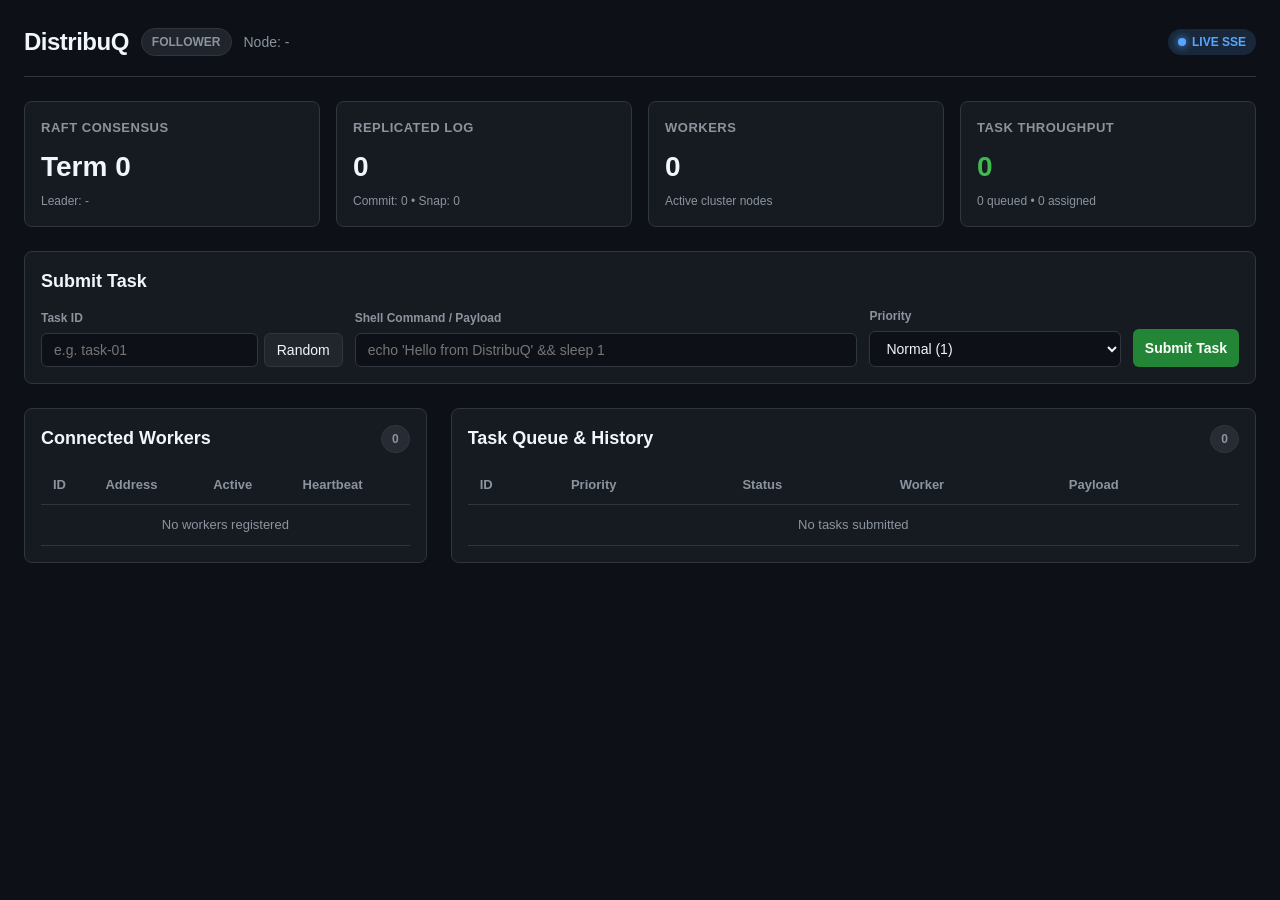
==== internal/dashboard/static/index.html @ 524c57a0 "feat(dashboard): add embedded dark-mode cluster monitor web UI" ====
<!DOCTYPE html>
<html lang="en">
<head>
  <meta charset="UTF-8">
  <meta name="viewport" content="width=device-width, initial-scale=1.0">
  <title>DistribuQ Cluster Monitor</title>
  <style>
    :root {
      --bg: #0d1117;
      --card-bg: #161b22;
      --border: #30363d;
      --text: #c9d1d9;
      --text-muted: #8b949e;
      --text-bright: #f0f6fc;
      --accent: #58a6ff;
      --green: #238636;
      --green-light: #3fb950;
      --orange: #d29922;
      --red: #f85149;
      --purple: #a371f7;
    }

    * { box-sizing: border-box; margin: 0; padding: 0; }
    body {
      font-family: -apple-system, BlinkMacSystemFont, "Segoe UI", Roboto, Helvetica, Arial, sans-serif;
      background: var(--bg);
      color: var(--text);
      padding: 24px;
      line-height: 1.5;
    }

    header {
      display: flex;
      justify-content: space-between;
      align-items: center;
      margin-bottom: 24px;
      padding-bottom: 16px;
      border-bottom: 1px solid var(--border);
    }

    .brand {
      display: flex;
      align-items: center;
      gap: 12px;
    }

    .brand h1 {
      font-size: 24px;
      font-weight: 700;
      color: var(--text-bright);
      letter-spacing: -0.5px;
    }

    .badge {
      display: inline-flex;
      align-items: center;
      gap: 6px;
      padding: 4px 10px;
      border-radius: 20px;
      font-size: 12px;
      font-weight: 600;
      text-transform: uppercase;
    }

    .badge-leader { background: rgba(63, 185, 80, 0.15); color: var(--green-light); border: 1px solid var(--green); }
    .badge-follower { background: rgba(139, 148, 158, 0.15); color: var(--text-muted); border: 1px solid var(--border); }
    .badge-live { background: rgba(88, 166, 255, 0.15); color: var(--accent); }

    .pulse {
      width: 8px;
      height: 8px;
      border-radius: 50%;
      background: currentColor;
      box-shadow: 0 0 8px currentColor;
    }

    .grid-metrics {
      display: grid;
      grid-template-columns: repeat(auto-fit, minmax(220px, 1fr));
      gap: 16px;
      margin-bottom: 24px;
    }

    .card {
      background: var(--card-bg);
      border: 1px solid var(--border);
      border-radius: 8px;
      padding: 16px;
    }

    .card h3 {
      font-size: 13px;
      text-transform: uppercase;
      color: var(--text-muted);
      letter-spacing: 0.5px;
      margin-bottom: 8px;
    }

    .metric-val {
      font-size: 28px;
      font-weight: 700;
      color: var(--text-bright);
    }

    .metric-sub {
      font-size: 12px;
      color: var(--text-muted);
      margin-top: 4px;
    }

    .section-title {
      font-size: 18px;
      font-weight: 600;
      color: var(--text-bright);
      margin-bottom: 12px;
      display: flex;
      justify-content: space-between;
      align-items: center;
    }

    .submit-card {
      background: var(--card-bg);
      border: 1px solid var(--border);
      border-radius: 8px;
      padding: 16px;
      margin-bottom: 24px;
    }

    .form-row {
      display: flex;
      gap: 12px;
      flex-wrap: wrap;
      align-items: flex-end;
    }

    .form-group {
      display: flex;
      flex-direction: column;
      gap: 6px;
      flex: 1;
      min-width: 180px;
    }

    .form-group label {
      font-size: 12px;
      font-weight: 600;
      color: var(--text-muted);
    }

    input, select, button {
      background: var(--bg);
      border: 1px solid var(--border);
      border-radius: 6px;
      color: var(--text-bright);
      padding: 8px 12px;
      font-size: 14px;
      outline: none;
    }

    input:focus, select:focus {
      border-color: var(--accent);
      box-shadow: 0 0 0 2px rgba(88, 166, 255, 0.2);
    }

    button.btn-primary {
      background: var(--green);
      color: #fff;
      font-weight: 600;
      cursor: pointer;
      border: none;
      transition: background 0.15s ease;
      align-self: flex-end;
      height: 38px;
    }

    button.btn-primary:hover {
      background: var(--green-light);
    }

    button.btn-secondary {
      background: #21262d;
      cursor: pointer;
      border: 1px solid var(--border);
    }

    button.btn-secondary:hover {
      background: #30363d;
    }

    .layout-columns {
      display: grid;
      grid-template-columns: 1fr 2fr;
      gap: 24px;
    }

    @media (max-width: 900px) {
      .layout-columns { grid-template-columns: 1fr; }
    }

    table {
      width: 100%;
      border-collapse: collapse;
      font-size: 13px;
    }

    th {
      text-align: left;
      padding: 10px 12px;
      color: var(--text-muted);
      border-bottom: 1px solid var(--border);
      font-weight: 600;
    }

    td {
      padding: 10px 12px;
      border-bottom: 1px solid var(--border);
      color: var(--text);
    }

    tr:hover td {
      background: rgba(255, 255, 255, 0.02);
    }

    .pill {
      display: inline-block;
      padding: 2px 8px;
      border-radius: 12px;
      font-size: 11px;
      font-weight: 600;
      text-transform: capitalize;
    }

    .pill-queued { background: rgba(210, 153, 34, 0.15); color: var(--orange); }
    .pill-assigned, .pill-running { background: rgba(88, 166, 255, 0.15); color: var(--accent); }
    .pill-completed { background: rgba(63, 185, 80, 0.15); color: var(--green-light); }
    .pill-failed { background: rgba(248, 81, 73, 0.15); color: var(--red); }

    .prio-critical { color: var(--red); font-weight: 700; }
    .prio-high { color: var(--orange); font-weight: 600; }
    .prio-normal { color: var(--text); }
    .prio-low { color: var(--text-muted); }

    .toast {
      position: fixed;
      bottom: 24px;
      right: 24px;
      background: var(--card-bg);
      border: 1px solid var(--border);
      padding: 12px 16px;
      border-radius: 6px;
      font-size: 13px;
      display: none;
      box-shadow: 0 4px 12px rgba(0,0,0,0.4);
      z-index: 1000;
    }
  </style>
</head>
<body>

  <header>
    <div class="brand">
      <h1>DistribuQ</h1>
      <span id="role-badge" class="badge badge-follower">Follower</span>
      <span id="node-id" style="color: var(--text-muted); font-size: 14px;">Node: -</span>
    </div>
    <div style="display: flex; align-items: center; gap: 12px;">
      <span class="badge badge-live">
        <span class="pulse"></span> Live SSE
      </span>
    </div>
  </header>

  <div class="grid-metrics">
    <div class="card">
      <h3>Raft Consensus</h3>
      <div id="metric-term" class="metric-val">Term 0</div>
      <div id="metric-leader" class="metric-sub">Leader: -</div>
    </div>
    <div class="card">
      <h3>Replicated Log</h3>
      <div id="metric-log-index" class="metric-val">0</div>
      <div id="metric-commit-sub" class="metric-sub">Commit: 0 &bull; Snap: 0</div>
    </div>
    <div class="card">
      <h3>Workers</h3>
      <div id="metric-workers" class="metric-val">0</div>
      <div id="metric-workers-sub" class="metric-sub">Active cluster nodes</div>
    </div>
    <div class="card">
      <h3>Task Throughput</h3>
      <div id="metric-tasks-completed" class="metric-val" style="color: var(--green-light);">0</div>
      <div id="metric-tasks-sub" class="metric-sub">0 queued &bull; 0 assigned</div>
    </div>
  </div>

  <div class="submit-card">
    <div class="section-title">
      <span>Submit Task</span>
    </div>
    <form id="submit-form">
      <div class="form-row">
        <div class="form-group" style="flex: 1.2;">
          <label>Task ID</label>
          <div style="display: flex; gap: 6px;">
            <input type="text" id="task-id" placeholder="e.g. task-01" required style="flex: 1;">
            <button type="button" class="btn-secondary" id="btn-gen-id">Random</button>
          </div>
        </div>
        <div class="form-group" style="flex: 2;">
          <label>Shell Command / Payload</label>
          <input type="text" id="task-payload" placeholder="echo 'Hello from DistribuQ' && sleep 1" required>
        </div>
        <div class="form-group" style="flex: 1;">
          <label>Priority</label>
          <select id="task-priority">
            <option value="3">Critical (3)</option>
            <option value="2">High (2)</option>
            <option value="1" selected>Normal (1)</option>
            <option value="0">Low (0)</option>
          </select>
        </div>
        <button type="submit" class="btn-primary" id="btn-submit">Submit Task</button>
      </div>
    </form>
  </div>

  <div class="layout-columns">
    <div class="card">
      <div class="section-title">
        <span>Connected Workers</span>
        <span id="worker-count-badge" class="badge badge-follower">0</span>
      </div>
      <table>
        <thead>
          <tr>
            <th>ID</th>
            <th>Address</th>
            <th>Active</th>
            <th>Heartbeat</th>
          </tr>
        </thead>
        <tbody id="workers-tbody">
          <tr><td colspan="4" style="text-align: center; color: var(--text-muted);">No workers registered</td></tr>
        </tbody>
      </table>
    </div>

    <div class="card">
      <div class="section-title">
        <span>Task Queue & History</span>
        <span id="task-count-badge" class="badge badge-follower">0</span>
      </div>
      <table>
        <thead>
          <tr>
            <th>ID</th>
            <th>Priority</th>
            <th>Status</th>
            <th>Worker</th>
            <th>Payload</th>
          </tr>
        </thead>
        <tbody id="tasks-tbody">
          <tr><td colspan="5" style="text-align: center; color: var(--text-muted);">No tasks submitted</td></tr>
        </tbody>
      </table>
    </div>
  </div>

  <div id="toast" class="toast"></div>

  <script>
    function showToast(msg, isError) {
      const toast = document.getElementById('toast');
      toast.textContent = msg;
      toast.style.borderColor = isError ? 'var(--red)' : 'var(--green)';
      toast.style.color = isError ? 'var(--red)' : 'var(--green-light)';
      toast.style.display = 'block';
      setTimeout(() => { toast.style.display = 'none'; }, 4000);
    }

    document.getElementById('btn-gen-id').addEventListener('click', () => {
      document.getElementById('task-id').value = 'task-' + Math.random().toString(36).substring(2, 8);
    });

    document.getElementById('submit-form').addEventListener('submit', async (e) => {
      e.preventDefault();
      const id = document.getElementById('task-id').value.trim();
      const payload = document.getElementById('task-payload').value.trim();
      const priority = parseInt(document.getElementById('task-priority').value, 10);

      try {
        const resp = await fetch('/api/submit', {
          method: 'POST',
          headers: { 'Content-Type': 'application/json' },
          body: JSON.stringify({ task_id: id, payload, priority })
        });
        const res = await resp.json();
        if (resp.ok && res.ok) {
          showToast(`Task ${id} submitted successfully!`);
          document.getElementById('task-id').value = '';
          document.getElementById('task-payload').value = '';
        } else {
          showToast(res.error || 'Submission failed', true);
        }
      } catch (err) {
        showToast('Error: ' + err.message, true);
      }
    });

    function formatPriority(p) {
      switch(p) {
        case 3: return '<span class="prio-critical">Critical (3)</span>';
        case 2: return '<span class="prio-high">High (2)</span>';
        case 1: return '<span class="prio-normal">Normal (1)</span>';
        case 0: return '<span class="prio-low">Low (0)</span>';
        default: return p;
      }
    }

    function timeAgo(dateStr) {
      if (!dateStr || dateStr.startsWith('0001')) return 'never';
      const sec = Math.max(0, Math.floor((new Date() - new Date(dateStr)) / 1000));
      return sec + 's ago';
    }

    function updateDashboard(data) {
      if (!data) return;

      // Header & Raft
      document.getElementById('node-id').textContent = 'Node: ' + (data.raft.node_id || '-');
      const roleBadge = document.getElementById('role-badge');
      const isLeader = data.raft.role === 'leader';
      roleBadge.textContent = data.raft.role;
      roleBadge.className = 'badge ' + (isLeader ? 'badge-leader' : 'badge-follower');

      document.getElementById('metric-term').textContent = 'Term ' + data.raft.term;
      document.getElementById('metric-leader').textContent = 'Leader: ' + (data.raft.leader_id ? data.raft.leader_id : '(none)');

      document.getElementById('metric-log-index').textContent = data.raft.last_log_index;
      document.getElementById('metric-commit-sub').textContent = `Commit: ${data.raft.commit_index} • Snap: ${data.raft.last_included_index}`;

      // Worker Metrics
      const workers = data.workers || [];
      document.getElementById('metric-workers').textContent = workers.length;
      document.getElementById('worker-count-badge').textContent = workers.length;

      const workersTbody = document.getElementById('workers-tbody');
      if (workers.length === 0) {
        workersTbody.innerHTML = '<tr><td colspan="4" style="text-align: center; color: var(--text-muted);">No workers registered</td></tr>';
      } else {
        workersTbody.innerHTML = workers.map(w => `
          <tr>
            <td style="font-weight: 600;">${w.id}</td>
            <td style="color: var(--text-muted);">${w.addr}</td>
            <td><span class="pill pill-assigned">${w.active_tasks}</span></td>
            <td>${timeAgo(w.last_heartbeat)}</td>
          </tr>
        `).join('');
      }

      // Tasks
      const tasks = data.tasks || [];
      document.getElementById('task-count-badge').textContent = tasks.length;
      let completed = 0, queued = 0, assigned = 0;
      tasks.forEach(t => {
        if (t.status === 'completed') completed++;
        else if (t.status === 'queued') queued++;
        else if (t.status === 'assigned' || t.status === 'running') assigned++;
      });
      document.getElementById('metric-tasks-completed').textContent = completed;
      document.getElementById('metric-tasks-sub').textContent = `${queued} queued • ${assigned} assigned`;

      // Sort tasks: newest or highest priority
      tasks.sort((a, b) => b.seq - a.seq);

      const tasksTbody = document.getElementById('tasks-tbody');
      if (tasks.length === 0) {
        tasksTbody.innerHTML = '<tr><td colspan="5" style="text-align: center; color: var(--text-muted);">No tasks submitted</td></tr>';
      } else {
        tasksTbody.innerHTML = tasks.slice(0, 30).map(t => `
          <tr>
            <td style="font-weight: 600;">${t.id}</td>
            <td>${formatPriority(t.priority)}</td>
            <td><span class="pill pill-${t.status}">${t.status}</span></td>
            <td>${t.worker_id || '<span style="color: var(--text-muted);">-</span>'}</td>
            <td style="font-family: monospace; font-size: 12px; color: var(--text-muted);">${t.payload}</td>
          </tr>
        `).join('');
      }
    }

    // Connect to Server-Sent Events (SSE)
    function connectSSE() {
      const sse = new EventSource('/api/events');
      sse.onmessage = (event) => {
        try {
          const data = JSON.parse(event.data);
          updateDashboard(data);
        } catch (err) {
          console.error('Failed to parse SSE payload:', err);
        }
      };
      sse.onerror = () => {
        console.warn('SSE connection lost, reconnecting...');
        sse.close();
        setTimeout(connectSSE, 2000);
      };
    }

    connectSSE();
  </script>
</body>
</html>
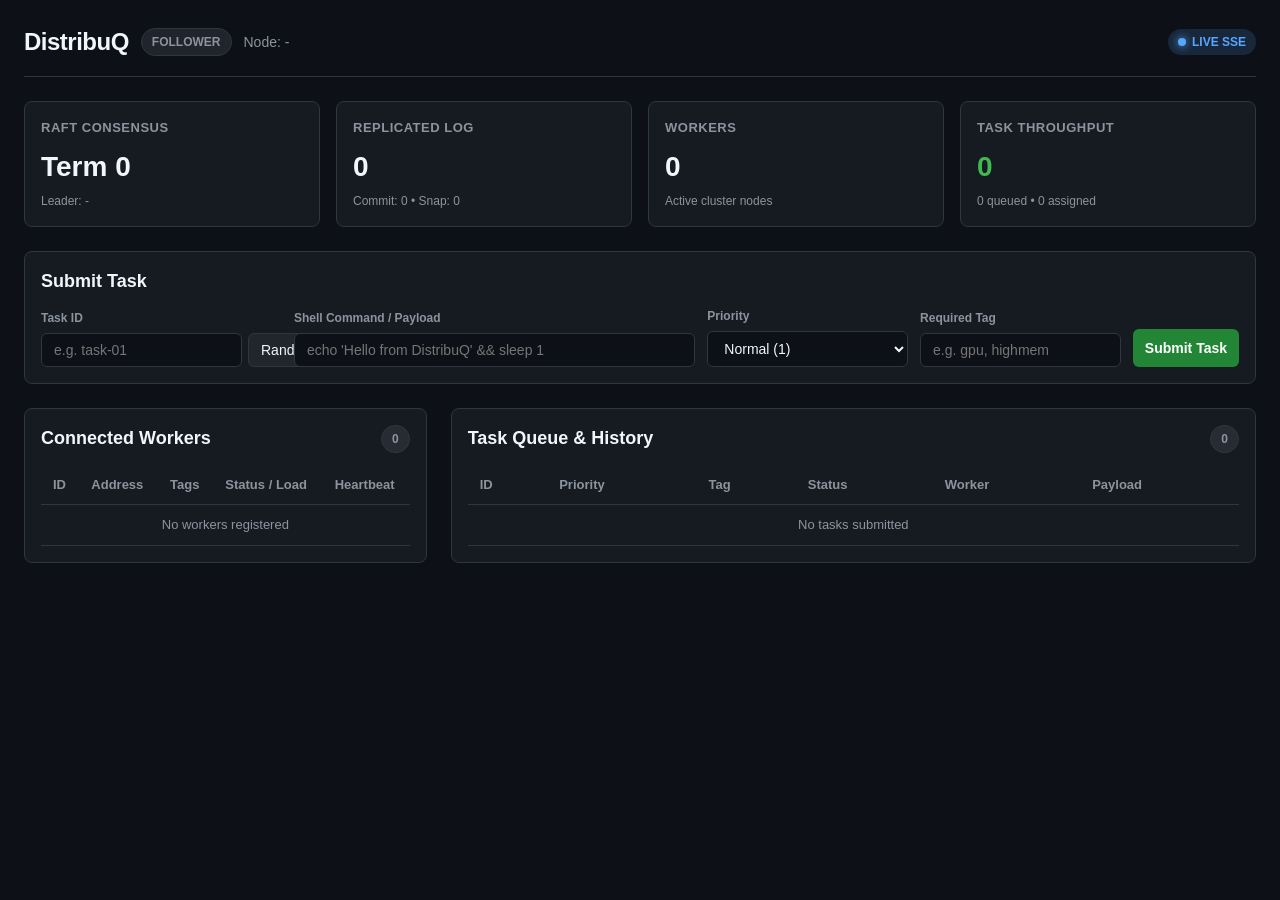
==== commit 2b5af0dc: "feat(dashboard): show worker tags, active load, draining status, and task tag requirements in web UI" ====
--- a/internal/dashboard/static/index.html
+++ b/internal/dashboard/static/index.html
@@ -319,6 +319,10 @@
             <option value="0">Low (0)</option>
           </select>
         </div>
+        <div class="form-group" style="flex: 1;">
+          <label>Required Tag</label>
+          <input type="text" id="task-tag" placeholder="e.g. gpu, highmem">
+        </div>
         <button type="submit" class="btn-primary" id="btn-submit">Submit Task</button>
       </div>
     </form>
@@ -335,12 +339,13 @@
           <tr>
             <th>ID</th>
             <th>Address</th>
-            <th>Active</th>
+            <th>Tags</th>
+            <th>Status / Load</th>
             <th>Heartbeat</th>
           </tr>
         </thead>
         <tbody id="workers-tbody">
-          <tr><td colspan="4" style="text-align: center; color: var(--text-muted);">No workers registered</td></tr>
+          <tr><td colspan="5" style="text-align: center; color: var(--text-muted);">No workers registered</td></tr>
         </tbody>
       </table>
     </div>
@@ -355,13 +360,14 @@
           <tr>
             <th>ID</th>
             <th>Priority</th>
+            <th>Tag</th>
             <th>Status</th>
             <th>Worker</th>
             <th>Payload</th>
           </tr>
         </thead>
         <tbody id="tasks-tbody">
-          <tr><td colspan="5" style="text-align: center; color: var(--text-muted);">No tasks submitted</td></tr>
+          <tr><td colspan="6" style="text-align: center; color: var(--text-muted);">No tasks submitted</td></tr>
         </tbody>
       </table>
     </div>
@@ -388,12 +394,13 @@
       const id = document.getElementById('task-id').value.trim();
       const payload = document.getElementById('task-payload').value.trim();
       const priority = parseInt(document.getElementById('task-priority').value, 10);
+      const tag = document.getElementById('task-tag').value.trim();
 
       try {
         const resp = await fetch('/api/submit', {
           method: 'POST',
           headers: { 'Content-Type': 'application/json' },
-          body: JSON.stringify({ task_id: id, payload, priority })
+          body: JSON.stringify({ task_id: id, payload, priority, required_tag: tag })
         });
         const res = await resp.json();
         if (resp.ok && res.ok) {
@@ -447,16 +454,25 @@
 
       const workersTbody = document.getElementById('workers-tbody');
       if (workers.length === 0) {
-        workersTbody.innerHTML = '<tr><td colspan="4" style="text-align: center; color: var(--text-muted);">No workers registered</td></tr>';
+        workersTbody.innerHTML = '<tr><td colspan="5" style="text-align: center; color: var(--text-muted);">No workers registered</td></tr>';
       } else {
-        workersTbody.innerHTML = workers.map(w => `
-          <tr>
-            <td style="font-weight: 600;">${w.id}</td>
-            <td style="color: var(--text-muted);">${w.addr}</td>
-            <td><span class="pill pill-assigned">${w.active_tasks}</span></td>
-            <td>${timeAgo(w.last_heartbeat)}</td>
-          </tr>
-        `).join('');
+        workersTbody.innerHTML = workers.map(w => {
+          const tagBadges = (w.tags && w.tags.length > 0)
+            ? w.tags.map(t => `<span class="badge" style="background: var(--card-bg); border: 1px solid var(--border); font-size: 11px;">${t}</span>`).join(' ')
+            : '<span style="color: var(--text-muted);">-</span>';
+          const statusText = w.draining
+            ? '<span class="pill pill-failed">draining</span>'
+            : `<span class="pill pill-assigned">${w.active_tasks}${w.max_concurrent > 0 ? '/' + w.max_concurrent : ''} active</span>`;
+          return `
+            <tr>
+              <td style="font-weight: 600;">${w.id}</td>
+              <td style="color: var(--text-muted);">${w.addr}</td>
+              <td>${tagBadges}</td>
+              <td>${statusText}</td>
+              <td>${timeAgo(w.last_heartbeat)}</td>
+            </tr>
+          `;
+        }).join('');
       }
 
       // Tasks
@@ -476,12 +492,13 @@
 
       const tasksTbody = document.getElementById('tasks-tbody');
       if (tasks.length === 0) {
-        tasksTbody.innerHTML = '<tr><td colspan="5" style="text-align: center; color: var(--text-muted);">No tasks submitted</td></tr>';
+        tasksTbody.innerHTML = '<tr><td colspan="6" style="text-align: center; color: var(--text-muted);">No tasks submitted</td></tr>';
       } else {
         tasksTbody.innerHTML = tasks.slice(0, 30).map(t => `
           <tr>
             <td style="font-weight: 600;">${t.id}</td>
             <td>${formatPriority(t.priority)}</td>
+            <td>${t.required_tag ? `<span class="badge" style="background: var(--card-bg); border: 1px solid var(--border); font-size: 11px;">${t.required_tag}</span>` : '<span style="color: var(--text-muted);">-</span>'}</td>
             <td><span class="pill pill-${t.status}">${t.status}</span></td>
             <td>${t.worker_id || '<span style="color: var(--text-muted);">-</span>'}</td>
             <td style="font-family: monospace; font-size: 12px; color: var(--text-muted);">${t.payload}</td>
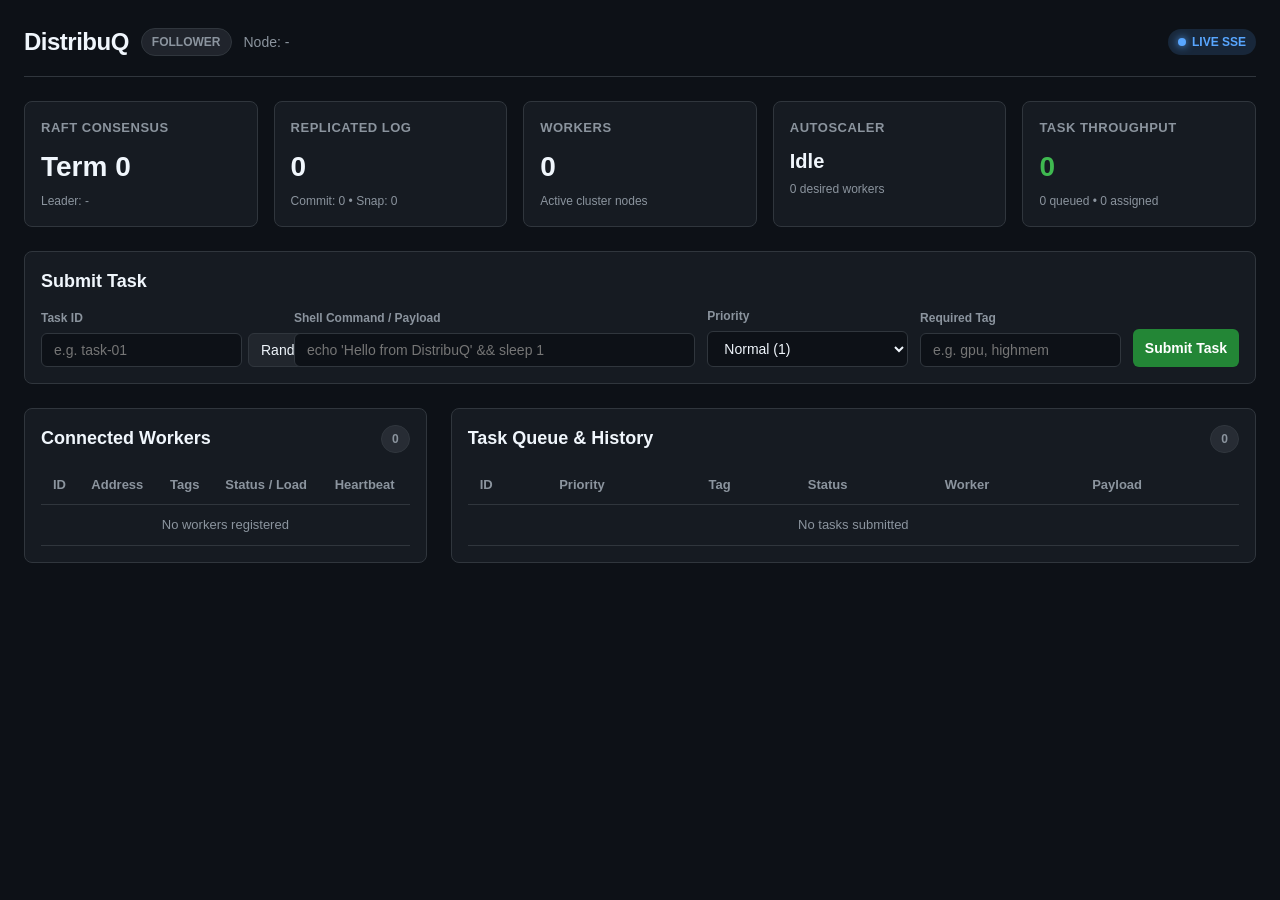
==== commit 62864729: "feat(dashboard): add Autoscaler metrics card to dashboard monitor" ====
--- a/internal/dashboard/static/index.html
+++ b/internal/dashboard/static/index.html
@@ -285,6 +285,11 @@
       <h3>Workers</h3>
       <div id="metric-workers" class="metric-val">0</div>
       <div id="metric-workers-sub" class="metric-sub">Active cluster nodes</div>
+    </div>
+    <div class="card">
+      <h3>Autoscaler</h3>
+      <div id="metric-autoscale" class="metric-val" style="font-size: 20px;">Idle</div>
+      <div id="metric-autoscale-sub" class="metric-sub">0 desired workers</div>
     </div>
     <div class="card">
       <h3>Task Throughput</h3>
@@ -492,7 +497,7 @@
 
       const tasksTbody = document.getElementById('tasks-tbody');
       if (tasks.length === 0) {
-        tasksTbody.innerHTML = '<tr><td colspan="6" style="text-align: center; color: var(--text-muted);">No tasks submitted</td></tr>';
+        tasksTbody.innerHTML = '<tr><td colspan="7" style="text-align: center; color: var(--text-muted);">No tasks submitted</td></tr>';
       } else {
         tasksTbody.innerHTML = tasks.slice(0, 30).map(t => `
           <tr>
@@ -502,8 +507,29 @@
             <td><span class="pill pill-${t.status}">${t.status}</span></td>
             <td>${t.worker_id || '<span style="color: var(--text-muted);">-</span>'}</td>
             <td style="font-family: monospace; font-size: 12px; color: var(--text-muted);">${t.payload}</td>
+            <td><button class="btn-log" onclick="viewTaskLogs('${t.id}')" style="background: var(--card-bg); color: var(--accent); border: 1px solid var(--border); border-radius: 4px; padding: 2px 8px; font-size: 11px; cursor: pointer;">Logs</button></td>
           </tr>
         `).join('');
+      }
+    }
+
+    async function viewTaskLogs(taskID) {
+      try {
+        const res = await fetch(`/api/tasks/${taskID}/logs`);
+        if (!res.ok) {
+          alert(`No logs available for task ${taskID}`);
+          return;
+        }
+        const data = await res.json();
+        const logs = data.logs || [];
+        if (logs.length === 0) {
+          alert(`Task ${taskID} has no output logs.`);
+          return;
+        }
+        const formatted = logs.map(l => `[${l.worker_id}][${l.is_stderr ? 'stderr' : 'stdout'}] ${l.content}`).join('');
+        alert(`=== Logs for ${taskID} ===\n\n${formatted}`);
+      } catch (err) {
+        alert(`Failed to load logs: ${err.message}`);
       }
     }
 
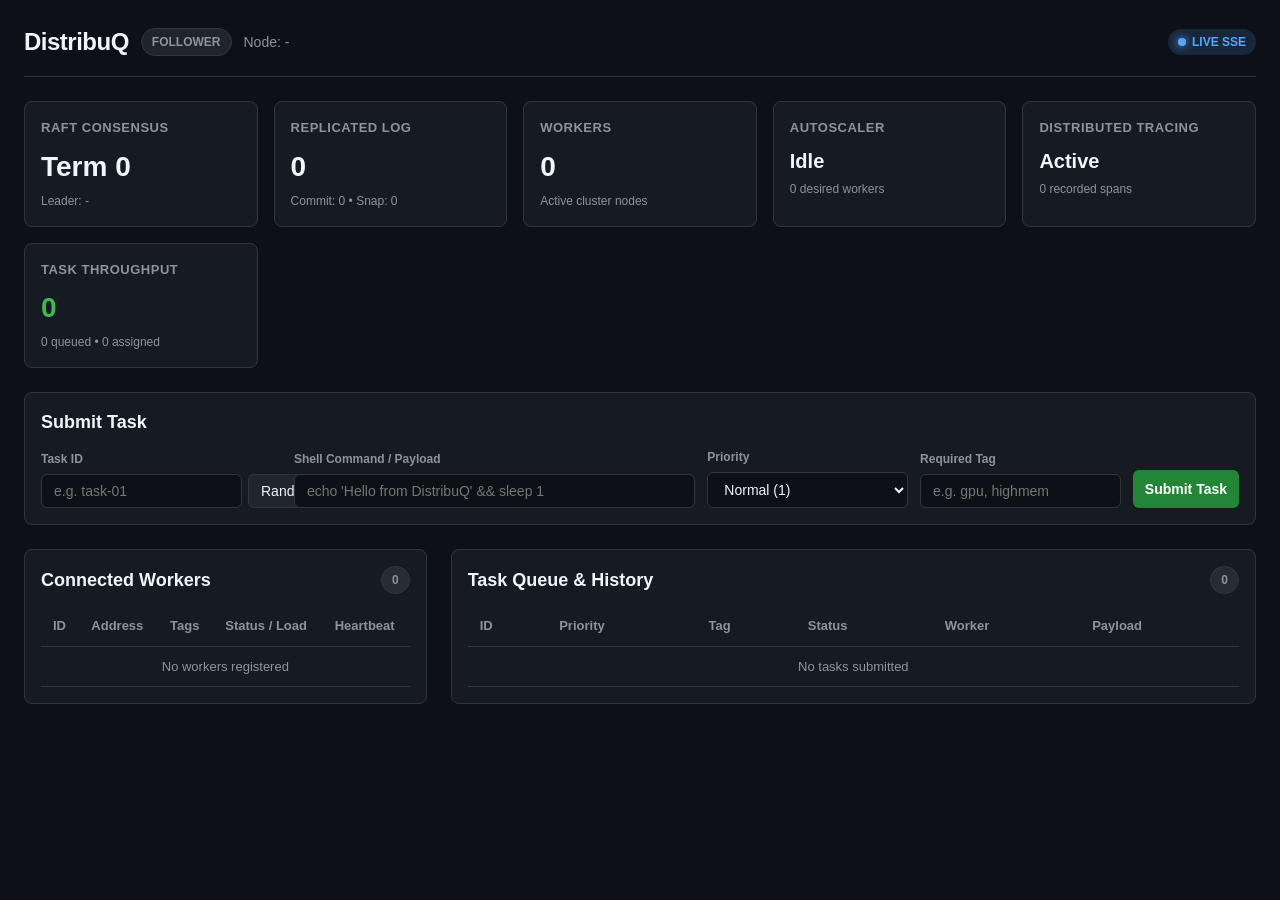
==== commit 343fa774: "feat(dashboard): add Distributed Tracing metric card to dashboard web monitor" ====
--- a/internal/dashboard/static/index.html
+++ b/internal/dashboard/static/index.html
@@ -290,6 +290,11 @@
       <h3>Autoscaler</h3>
       <div id="metric-autoscale" class="metric-val" style="font-size: 20px;">Idle</div>
       <div id="metric-autoscale-sub" class="metric-sub">0 desired workers</div>
+    </div>
+    <div class="card">
+      <h3>Distributed Tracing</h3>
+      <div id="metric-traces" class="metric-val" style="font-size: 20px;">Active</div>
+      <div id="metric-traces-sub" class="metric-sub">0 recorded spans</div>
     </div>
     <div class="card">
       <h3>Task Throughput</h3>
@@ -552,6 +557,35 @@
     }
 
     connectSSE();
+
+    // Periodically poll autoscaler status
+    async function pollAutoscaler() {
+      try {
+        const res = await fetch('/api/autoscaler');
+        if (res.ok) {
+          const data = await res.json();
+          const elem = document.getElementById('metric-autoscale');
+          const sub = document.getElementById('metric-autoscale-sub');
+          if (elem && sub) {
+            if (!data.enabled) {
+              elem.textContent = 'Disabled';
+              sub.textContent = `${data.active_workers} workers (manual)`;
+            } else if (data.history && data.history.length > 0) {
+              const latest = data.history[data.history.length - 1];
+              elem.textContent = latest.direction || 'Stable';
+              sub.textContent = `Target: ${latest.desired_workers} • Backlog: ${latest.queue_backlog}`;
+            } else {
+              elem.textContent = 'Active';
+              sub.textContent = `${data.active_workers} workers active`;
+            }
+          }
+        }
+      } catch (e) {
+        // Ignore network glitch
+      }
+    }
+    setInterval(pollAutoscaler, 3000);
+    pollAutoscaler();
   </script>
 </body>
 </html>
